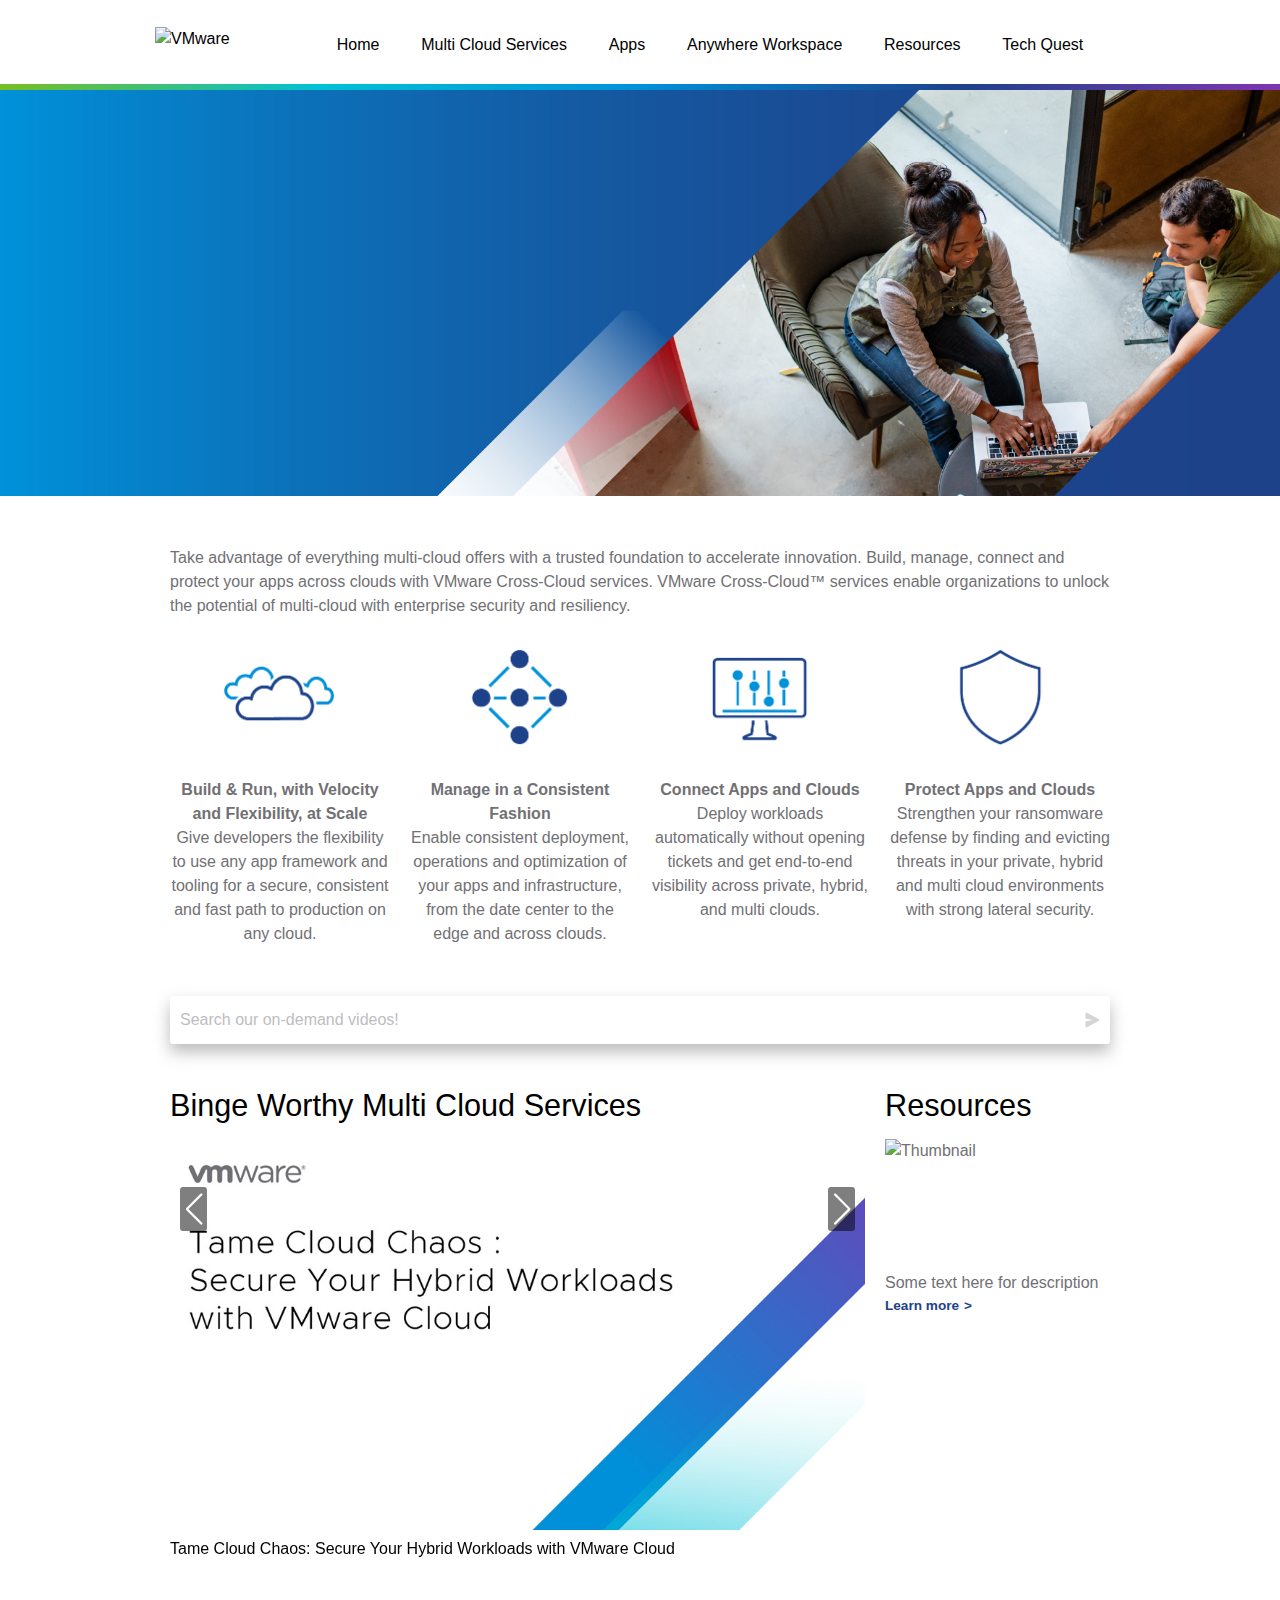
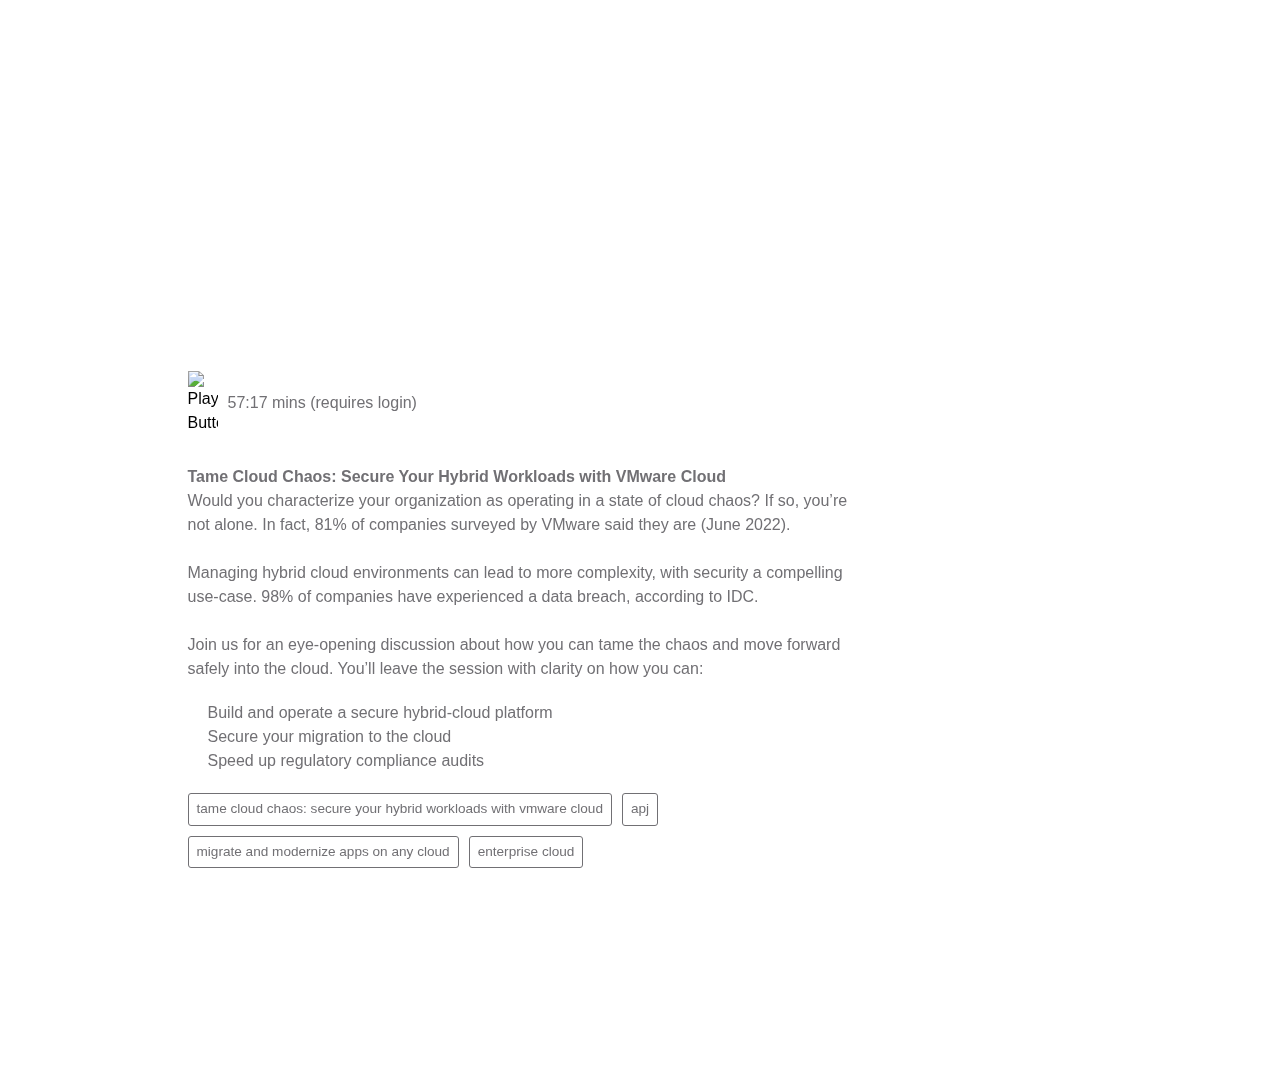
==== multi-cloud-services.html @ c5729e52 "Set with complete content" ====
<!DOCTYPE HTML>
<html lang="en" class="no-js">
<head>
	<meta charset='UTF-8'>
	<!-- www.phpied.com/conditional-comments-block-downloads/ -->
	<!--[if IE]><![endif]-->

	<meta http-equiv="X-UA-Compatible" content="IE=edge,chrome=1">
	<meta name="viewport" content="width=device-width, initial-scale=1.0, user-scalable=no">

	<link rel="shortcut icon" href="/favicon.ico">
	<link rel="apple-touch-icon" href="/apple-touch-icon.png">


	<link rel="stylesheet" href="//www.vmware.com/content/dam/vmwaredesigns/scrapercontent/responsive.css">
	<link rel="stylesheet" href="//cdn.jsdelivr.net/npm/swiper@10/swiper-bundle.min.css">
	<link rel="stylesheet" href="//cdnjs.cloudflare.com/ajax/libs/magnific-popup.js/0.9.9/magnific-popup.css">
	<link rel="stylesheet" href="css/screen.css" />

	<!--[if lt IE 9]>
	<script src="//html5shiv.googlecode.com/svn/trunk/html5.js"></script>
	<![endif]-->	

	<title>VMware Resource Hub - APJ</title>

</head>

<body class="multi_cloud page">

	<header class="site_header">
		<div class="wrap">
			<div class="outer_wrap">
				<div class="header_nav flexbox"> <!-- Add Active -->
					<a href="/" class="home_link">
						<img src="images/vmware.svg" alt="VMware">
					</a>
					<nav class="main_nav">
						<div class="toggleWrap">
							<div class="toggle"> <!-- Add Active -->
								<div class="top"><span></span></div>
								<div class="center"><span></span></div>
								<div class="bottom"><span></span></div>
							</div>
						</div><!-- End of toggleWrap -->
						<ul class="menu">
							<li><a href="index.html">home</a></li>
							<li class="dropdown">
								<a href="multi-cloud-services.html">multi cloud services</a>
								<!-- <ul>
									<li><a href="#">build</a></li>
									<li><a href="#">manage</a></li>
									<li><a href="#">connect</a></li>
									<li><a href="#">protect</a></li>
								</ul> -->
							</li>
							<li class="dropdown">
								<a href="apps.html">apps</a>
								<!-- <ul>
									<li><a href="#">run</a></li>
									<li><a href="#">manage</a></li>
									<li><a href="#">protect</a></li>
								</ul> -->
							</li>
							<li class="dropdown">
								<a href="anywhere-workspace.html">anywhere workspace</a>
								<!-- <ul>
									<li><a href="#">experience</a></li>
									<li><a href="#">protect</a></li>
								</ul> -->
							</li>
							<li><a href="resources.html">resources</a></li>
							<li><a href="#">tech quest</a></li>
						</ul>
					</nav>
				</div>
			</div>
		</div>
	</header>

	<section class="event_slides">
		<div class="swiper event_swiper"> <!-- Swiper start from here -->
		  <!-- Additional required wrapper -->
		  <div class="swiper-wrapper">
		    <!-- Slides -->
		    <div class="swiper-slide event_swiper-container">
		    	<img src="images/event_banner.jpg" alt="event hero slide">
					<div class="outer_wrap">
						<div class="event_details">
							<div class="event_details-desc">
								<h2 class="event_details-title">BEHIND THE BUZZ: HOW TO PUT "CLOUD SMART" TO WORK FOR YOU</h2>
								<p class="event_details-copies">Date: 8/8/2023 09:00 AM IST / 11:30 AM SGT / 1:30 PM AEST</p>
								<a href="https://www.vmware.com/learn/2133793_REG.html?src=em_iqzgs5nj8arsn&cid=701Hr0000021stDIAQ" class="button" target="_blank">register now</a>
							</div>
						</div>
					</div>
		    </div>
		    <div class="swiper-slide event_swiper-container">
		    	<img src="images/event_banner.jpg" alt="event hero slide">
					<div class="outer_wrap">
						<div class="event_details">
							<div class="event_details-desc">
								<h2 class="event_details-title">The Ransomware Defense Mindset: Prevention and Recovery 2.0</h2>
								<p class="event_details-copies">Date: 22/8/2023 09:00 AM IST / 11:30 AM SGT / 1:30 PM AEST</p>
								<a href="https://www.vmware.com/learn/2133711_REG.html?src=em_dtu91p24kdu3v&cid=701Hr0000021stDIAQ" class="button" target="_blank">register now</a>
							</div>
						</div>
					</div>
		    </div>
		    <div class="swiper-slide event_swiper-container">
		    	<img src="images/event_banner.jpg" alt="event hero slide">
					<div class="outer_wrap">
						<div class="event_details">
							<div class="event_details-desc">
								<h2 class="event_details-title">Power of SaltStack: Modern Configuration Management Platform to Enforce Infrastructure Security and Compliance</h2>
								<p class="event_details-copies">Date: 29/8/2023 09:00 AM IST / 11:30 AM SGT / 1:30 PM AEST</p>
								<a href="https://www.vmware.com/learn/2136400_REG.html?src=dr_pbnbnxk88ei4z&cid=701Hr000000wwWQIAY" class="button" target="_blank">register now</a>
							</div>
						</div>
					</div>
		    </div>
		  </div>
		  <!-- If we need pagination -->
		  <div class="swiper-pagination"></div>
		</div>
	</section>

	<div class="pageWrap outer_wrap">
		
		<section class="intro wrap">
			<p>Take advantage of everything multi-cloud offers with a trusted foundation to accelerate innovation. Build, manage, connect and protect your apps across clouds with VMware Cross-Cloud services. VMware Cross-Cloud™ services enable organizations to unlock the potential of multi-cloud with enterprise security and resiliency.</p>
			<div class="pilars flexbox">
				<div class="pilar">
					<img src="images/build.png" alt="icon">
					<p>
						<b>Build & Run, with Velocity and Flexibility, at Scale</b><br>
						Give developers the flexibility to use any app framework and tooling for a secure, consistent and fast path to production on any cloud.
					</p>
				</div>
				<div class="pilar">
					<img src="images/manage.png" alt="icon">
					<p>
						<b>Manage in a Consistent Fashion</b><br>
						Enable consistent deployment, operations and optimization of your apps and infrastructure, from the date center to the edge and across clouds.
					</p>
				</div>
				<div class="pilar">
					<img src="images/connect.png" alt="icon">
					<p>
						<b>Connect Apps and Clouds</b><br>
						Deploy workloads automatically without opening tickets and get end-to-end visibility across private, hybrid, and multi clouds.
					</p>
				</div>
				<div class="pilar">
					<img src="images/protect.png" alt="icon">
					<p>
						<b>Protect Apps and Clouds</b><br>
						Strengthen your ransomware defense by finding and evicting threats in your private, hybrid and multi cloud environments with strong lateral security.
					</p>
				</div>
			</div>
		</section>

		<main class="main_content wrap">
			
			<section class="search_filter">
				<form action="">
					<input type="text" placeholder="Search our on-demand videos!">
					<button class="search_filter-button">
						<svg xmlns="http://www.w3.org/2000/svg" viewBox="0 0 16 16" fill="none" class="h-4 w-4 m-1 md:m-0" stroke-width="2">
							<path d="M.5 1.163A1 1 0 0 1 1.97.28l12.868 6.837a1 1 0 0 1 0 1.766L1.969 15.72A1 1 0 0 1 .5 14.836V10.33a1 1 0 0 1 .816-.983L8.5 8 1.316 6.653A1 1 0 0 1 .5 5.67V1.163Z" fill="currentColor"></path>
						</svg>
					</button>
				</form>
			</section>

			<section class="content">
				<div class="content_video">
					<!-- Videos Row -->
					<article class="row videos_row flexbox">
						<div class="content_videos-col">
							<h3>Binge Worthy Multi Cloud Services</h3>
							<!-- Slider main container -->
							<div class="swiper video_swiper">
							  <!-- Additional required wrapper -->
							  <div class="swiper-wrapper video_swiper-container">
							    
							    <!-- Video Thumbnail 1 -->
							    <div class="swiper-slide video flexbox">
							    	<a href="#mcvideo1" class="video_link open-popup-link">
							    		<img src="images/taming-cloud-chaos.jpg" alt="Video Thumbnail">
							    	</a>
							    	<div class="video_desc">
							    		<a href="#mcvideo1" class="open-popup-link">
							    			<h4>Tame Cloud Chaos: Secure Your Hybrid Workloads with VMware Cloud</h4>
							    		</a>
							    	</div>
							    	<div id="mcvideo1" class="white-popup mfp-hide video_pop">
											<div class="video_pop-thumbnail">
												<iframe src="https://broadcast.vmware.com/media/t/1_uice0s2z" title="Tame Cloud Chaos: Secure Your Hybrid Workloads with VMware Cloud" frameborder="0" allow="accelerometer; autoplay; clipboard-write; encrypted-media; gyroscope; picture-in-picture; web-share" allowfullscreen></iframe>
											</div>
											<div class="info">
												<div class="info_announcement">
													<a href="https://broadcast.vmware.com/media/t/1_uice0s2z" target="_blank"><img src="images/play.png" alt="Play Button"></a>
													<p>57:17 mins (requires login)</p>
												</div>
												<div class="info_desc">
													<p class="title">
														Tame Cloud Chaos: Secure Your Hybrid Workloads with VMware Cloud
													</p>
													<p>
														Would you characterize your organization as operating in a state of cloud chaos? If so, you’re not alone. In fact, 81% of companies surveyed by VMware said they are (June 2022).<br><br>
														Managing hybrid cloud environments can lead to more complexity, with security a compelling use-case. 98% of companies have experienced a data breach, according to IDC.<br><br>
													Join us for an eye-opening discussion about how you can tame the chaos and move forward safely into the cloud. You’ll leave the session with clarity on how you can:</p>
													<ul>
														<li>Build and operate a secure hybrid-cloud platform</li>
														<li>Secure your migration to the cloud</li>
														<li>Speed up regulatory compliance audits</li>
													</ul>
												</div>
												<div class="info_tags">
													<ul>
														<li>tame cloud chaos: secure your hybrid workloads with vmware cloud</li>
														<li>apj</li>
														<li>migrate and modernize apps on any cloud</li>
														<li>enterprise cloud</li>
													</ul>
												</div>
											</div>
										</div>
							    </div>

							    <!-- Video Thumbnail 2 -->
							    <div class="swiper-slide video flexbox">
							    	<a href="#mcvideo2" class="video_link open-popup-link">
							    		<img src="images/playing-network-traffic-cop.jpg" alt="Video Thumbnail">
							    	</a>
							    	<div class="video_desc">
							    		<a href="#mcvideo2" class="open-popup-link">
							    			<h4>Playing Network Traffic Cop: Detecting & Restricting Lateral Movement in Multi-Cloud Environments</h4>
							    		</a>
							    	</div>
							    	<div id="mcvideo2" class="white-popup mfp-hide video_pop">
											<div class="video_pop-thumbnail">
												<iframe src="https://broadcast.vmware.com/media/t/1_rmateaax" title="Playing Network Traffic Cop: Detecting & Restricting Lateral Movement in Multi-Cloud Environments" frameborder="0" allow="accelerometer; autoplay; clipboard-write; encrypted-media; gyroscope; picture-in-picture; web-share" allowfullscreen></iframe>
											</div>
											<div class="info">
												<div class="info_announcement">
													<a href="https://broadcast.vmware.com/media/t/1_rmateaax" target="_blank"><img src="images/play.png" alt="Play Button"></a>
													<p>57:17 mins (requires login)</p>
												</div>
												<div class="info_desc">
													<p class="title">
														Playing Network Traffic Cop: Detecting & Restricting Lateral Movement in Multi-Cloud Environments
													</p>
													<p>
														If you can’t see it, you can’t protect it. Considering 44% of breaches perform some sort of lateral movement, that’s a lesson you don’t want to learn the hard way. (Source: VMware Contexa)<br><br>
														Today, east-west infiltration by cybercriminal adversaries can quickly turn a relatively minor breach into a damaging data-exfiltration incident or a full-scale ransomware attack. That's why reducing attacker dwell time and curbing lateral movement are essential components to any network security strategy—no matter if you operate on premises, in private clouds or multi-cloud architectures.<br><br>
													Join expert Chad Skipper for eye-opening insights and practical strategies to defend your organization against post-breach lateral movement. You’ll leave the session armed with:</p>
													<ul>
														<li>Research, statistical analysis, and threat reports emphasizing the threat that lateral movement represents</li>
														<li>Key metrics, strategies, and modern solutions for detecting post-exploitation east-west movement</li>
														<li>Best practices for an effective response once suspicious activity is detected</li>
													</ul>
												</div>
												<div class="info_tags">
													<ul>
														<li>No tag</li>
													</ul>
												</div>
											</div>
										</div>
							    </div>

							    <!-- Video Thumbnail 3 -->
							    <div class="swiper-slide video flexbox">
							    	<a href="#mcvideo3" class="video_link open-popup-link">
							    		<img src="images/outplaycybercriminals.jpg" alt="Video Thumbnail">
							    	</a>
							    	<div class="video_desc">
							    		<a href="#mcvideo3" class="open-popup-link">
							    			<h4>Outplay Cybercriminals: A Managed Solution for Modern Ransomware</h4>
							    		</a>
							    	</div>
							    	<div id="mcvideo3" class="white-popup mfp-hide video_pop">
											<div class="video_pop-thumbnail">
												<iframe src="https://www.vmware.com/learn/1984444_REG.html?src=em_iw5njyyinc1bu&cid=7012H0000021rXxQAI" title="Outplay Cybercriminals: A Managed Solution for Modern Ransomware" frameborder="0" allow="accelerometer; autoplay; clipboard-write; encrypted-media; gyroscope; picture-in-picture; web-share" allowfullscreen></iframe>
											</div>
											<div class="info">
												<div class="info_announcement">
													<a href="https://www.vmware.com/learn/1984444_REG.html?src=em_iw5njyyinc1bu&cid=7012H0000021rXxQAI" target="_blank"><img src="images/play.png" alt="Play Button"></a>
													<p>57:17 mins (requires login)</p>
												</div>
												<div class="info_desc">
													<p class="title">
														Outplay Cybercriminals: A Managed Solution for Modern Ransomware
													</p>
													<p>
														As cybercriminals increasingly target backup files with ransomware, are you confident your organization is protected? To be sure, teams today require explicit validation that recovery points are clean—otherwise, admins risk re-introducing ransomware into the production environment. The challenge is: Modern ransomware recovery requires the integration of multiple, often scattered tools and processes and most companies lack the enhanced capabilities required to address rising threats.<br><br>
														Join us for a lively discussion about how you can outplay cybercriminals with a purpose-built managed solution that ensures recovery with minimal data loss. You’ll discover:
													</p>
													<ul>
														<li>Why traditional disaster recovery solutions are inadequate today</li>
														<li>How leveraging an on-demand Isolated Recovery Environment in the cloud is a game-changer</li>
														<li>How step-by step workflows can help you streamline and automate recovery—and more</li>
													</ul>
												</div>
												<div class="info_tags">
													<ul>
														<li>No tag</li>
													</ul>
												</div>
											</div>
										</div>
							    </div>

							    <!-- Video Thumbnail 4 -->
							    <div class="swiper-slide video flexbox">
							    	<a href="#mcvideo4" class="video_link open-popup-link">
							    		<img src="images/deep-dive-featuring-forrester-research.jpg" alt="Video Thumbnail">
							    	</a>
							    	<div class="video_desc">
							    		<a href="#mcvideo4" class="open-popup-link">
							    			<h4>Deep Dive Featuring Forrester Research: Cloud Cost Management and Optimization</h4>
							    		</a>
							    	</div>
							    	<div id="mcvideo4" class="white-popup mfp-hide video_pop">
											<div class="video_pop-thumbnail">
												<iframe src="https://www.vmware.com/learn/1977953_REG.html?src=em_4xli2birb4mae&cid=7012H0000021rWVQAY" title="Deep Dive Featuring Forrester Research: Cloud Cost Management and Optimization" frameborder="0" allow="accelerometer; autoplay; clipboard-write; encrypted-media; gyroscope; picture-in-picture; web-share" allowfullscreen></iframe>
											</div>
											<div class="info">
												<div class="info_announcement">
													<a href="https://www.vmware.com/learn/1977953_REG.html?src=em_4xli2birb4mae&cid=7012H0000021rWVQAY" target="_blank"><img src="images/play.png" alt="Play Button"></a>
													<p>57:17 mins (requires login)</p>
												</div>
												<div class="info_desc">
													<p class="title">
														Deep Dive Featuring Forrester Research: Cloud Cost Management and Optimization
													</p>
													<p>
														Featured speaker and Senior Analyst at Forrester Research, Tracy Woo, will join Marie Burke, Director of Product Marketing at VMware, to present a deep dive into the top trends influencing the cloud cost management market and key capabilities customers should look for in a vendor. Tracy will also discuss the criteria and methodology for The Forrester Wave™: Cloud Cost Management and Optimization, Q3 2022. Marie will elaborate on why VMware was named a leader in the Forrester Wave™ evaluation.<br><br>
													This Discussion Covers:</p>
													<p>Tracy Woo:</p>
													<ul>
														<li>Cloud cost management market trends</li>
														<li>Criteria and methodology for The Forrester Wave™: Cloud Cost Management and Optimization, Q3 2022</li>
													</ul>
													<p>Marie Burke:</p>
													<ul>
														<li>Key strengths for VMware (CloudHealth)</li>
													</ul>
												</div>
												<div class="info_tags">
													<ul>
														<li>No tag</li>
													</ul>
												</div>
											</div>
										</div>
							    </div>

							    <!-- Video Thumbnail 5 -->
							    <div class="swiper-slide video flexbox">
							    	<a href="#mcvideo5" class="video_link open-popup-link">
							    		<img src="images/cloud-configuration-security.jpg" alt="Video Thumbnail">
							    	</a>
							    	<div class="video_desc">
							    		<a href="#mcvideo5" class="open-popup-link">
							    			<h4>Cloud Configuration Security: What Public Cloud Users Need to Know</h4>
							    		</a>
							    	</div>
							    	<div id="mcvideo5" class="white-popup mfp-hide video_pop">
											<div class="video_pop-thumbnail">
												<iframe src="https://broadcast.vmware.com/media/t/1_rjufsf0e" title="Cloud Configuration Security: What Public Cloud Users Need to Know" frameborder="0" allow="accelerometer; autoplay; clipboard-write; encrypted-media; gyroscope; picture-in-picture; web-share" allowfullscreen></iframe>
											</div>
											<div class="info">
												<div class="info_announcement">
													<a href="https://broadcast.vmware.com/media/t/1_rjufsf0e" target="_blank"><img src="images/play.png" alt="Play Button"></a>
													<p>57:17 mins (requires login)</p>
												</div>
												<div class="info_desc">
													<p class="title">
														Cloud Configuration Security: What Public Cloud Users Need to Know
													</p>
													<p>
														As organizations leverage the speed, flexibility and scale offered by a multi-cloud architecture, complexity grows quickly, making it a challenge for IT teams to ensure the security of applications and data, and risking compliance. Meanwhile, an increasing cloud footprint expands attack surfaces. Ever-opportunistic threat actors lurk there, ready to exploit cloud misconfiguration vulnerabilities.<br><br>
														Join us on 23 May to discover how you can seamlessly reduce risk and ensure continuous compliance with relevant standards across millions of cloud resources in your multi-cloud environment. You’ll walk away knowing:
													</p>
													<ul>
														<li>Typical barriers to reducing misconfiguration risk across your multi-cloud environment</li>
														<li>How attackers can exploit misconfigurations to cause a security breach</li>
														<li>Best practices to secure cloud configurations</li>
													</ul>
												</div>
												<div class="info_tags">
													<ul>
														<li>No tag</li>
													</ul>
												</div>
											</div>
										</div>
							    </div>

							    <!-- Video Thumbnail 6 -->
							    <div class="swiper-slide video flexbox">
							    	<a href="#mcvideo6" class="video_link open-popup-link">
							    		<img src="images/one-and-done.jpg" alt="Video Thumbnail">
							    	</a>
							    	<div class="video_desc">
							    		<a href="#mcvideo6" class="open-popup-link">
							    			<h4>One and Done: Multi-cloud Load Balancing done right</h4>
							    		</a>
							    	</div>
							    	<div id="mcvideo6" class="white-popup mfp-hide video_pop">
											<div class="video_pop-thumbnail">
												<iframe src="https://www.vmware.com/learn/2033286_REG.html?src=em_62zkar7yrkhbo&cid=701Hr000000wuXzIAI" title="One and Done: Multi-cloud Load Balancing done right" frameborder="0" allow="accelerometer; autoplay; clipboard-write; encrypted-media; gyroscope; picture-in-picture; web-share" allowfullscreen></iframe>
											</div>
											<div class="info">
												<div class="info_announcement">
													<a href="https://www.vmware.com/learn/2033286_REG.html?src=em_62zkar7yrkhbo&cid=701Hr000000wuXzIAI" target="_blank"><img src="images/play.png" alt="Play Button"></a>
													<p>57:17 mins (requires login)</p>
												</div>
												<div class="info_desc">
													<p class="title">
														One and Done: Multi-cloud Load Balancing done right
													</p>
													<p>
														Did you know that on average it takes organizations more than three months using legacy load balancers to scale their load balancing capacity? That includes tedious policy management, expensive over-provisioning (or even more expensive under-provisioning), and frustrating supply-chain delays.<br><br>
														Join us for a lively, expert-led discussion of application delivery done right. You’ll learn how following the guiding principles of a Cloud Operating Model enables you to get operational simplicity, multi-cloud consistency, pervasive analytics, holistic security, and full life-cycle automation. This means you can spend less time on manual, repetitive tasks and troubleshooting, and more time proactively managing and automating load balancers.<br><br>
														You’ll leave the session with insight into how you can:
													</p>
													<ul>
														<li>Improve developer productivity by over 27%</li>
														<li>Achieve faster time to scale by 90%</li>
														<li>Lower cost of operations by over 47%</li>
													</ul>
												</div>
												<div class="info_tags">
													<ul>
														<li>No tag</li>
													</ul>
												</div>
											</div>
										</div>
							    </div>

							    <!-- Video Thumbnail 7 -->
							    <div class="swiper-slide video flexbox">
							    	<a href="#mcvideo7" class="video_link open-popup-link">
							    		<img src="images/5infrastructionmodernization.jpg" alt="Video Thumbnail">
							    	</a>
							    	<div class="video_desc">
							    		<a href="#mcvideo7" class="open-popup-link">
							    			<h4>5 Infrastructure Modernization Blockers and How to Remove Them</h4>
							    		</a>
							    	</div>
							    	<div id="mcvideo7" class="white-popup mfp-hide video_pop">
											<div class="video_pop-thumbnail">
												<iframe src="https://www.vmware.com/learn/2133874_REG.html?src=em_japnjngfcbmoh&cid=701Hr0000021stNIAQ" title="5 Infrastructure Modernization Blockers and How to Remove Them" frameborder="0" allow="accelerometer; autoplay; clipboard-write; encrypted-media; gyroscope; picture-in-picture; web-share" allowfullscreen></iframe>
											</div>
											<div class="info">
												<div class="info_announcement">
													<a href="https://www.vmware.com/learn/2133874_REG.html?src=em_japnjngfcbmoh&cid=701Hr0000021stNIAQ" target="_blank"><img src="images/play.png" alt="Play Button"></a>
													<p>57:17 mins (requires login)</p>
												</div>
												<div class="info_desc">
													<p class="title">
														5 Infrastructure Modernization Blockers and How to Remove Them
													</p>
													<p>
														Infrastructure practitioners face challenges with aging infrastructure and complex tools, while limited time, resources, and budgets make it even harder to deliver. Plus, outdated technology stacks hinder scalability and flexibility.<br><br>
														Break down silos and discover the path to an optimal private cloud. Join our expert-led webcast to uncover solutions for infrastructure challenges and practical strategies to move forward. Gain insights into:
													</p>
													 <ul>
													 	<li>The importance of a full-stack private cloud for unified operations</li>
													 	<li>Smooth migration from traditional infrastructure to a consumption-based private cloud</li>
													 	<li>Bringing public cloud benefits straight into your private cloud</li>
													 </ul>
												</div>
												<div class="info_tags">
													<ul>
														<li>No tag</li>
													</ul>
												</div>
											</div>
										</div>
							    </div>

							    <!-- Video Thumbnail 8 -->
							    <div class="swiper-slide video flexbox">
							    	<a href="#mcvideo8" class="video_link open-popup-link">
							    		<img src="images/you-have-chosen.jpg" alt="Video Thumbnail">
							    	</a>
							    	<div class="video_desc">
							    		<a href="#mcvideo8" class="open-popup-link">
							    			<h4>You Have Chosen Your Cloud(s), How About App Delivery and Security?</h4>
							    		</a>
							    	</div>
							    	<div id="mcvideo8" class="white-popup mfp-hide video_pop">
											<div class="video_pop-thumbnail">
												<iframe src="https://broadcast.vmware.com/media/t/1_wztlieaj" title="You Have Chosen Your Cloud(s), How About App Delivery and Security?" frameborder="0" allow="accelerometer; autoplay; clipboard-write; encrypted-media; gyroscope; picture-in-picture; web-share" allowfullscreen></iframe>
											</div>
											<div class="info">
												<div class="info_announcement">
													<a href="https://broadcast.vmware.com/media/t/1_wztlieaj" target="_blank"><img src="images/play.png" alt="Play Button"></a>
													<p>57:17 mins (requires login)</p>
												</div>
												<div class="info_desc">
													<p class="title">
														You Have Chosen Your Cloud(s), How About App Delivery and Security?
													</p>
													<p>
														App delivery and security should not be an afterthought as you choose which environments to expand your multi-cloud applications. Avoid trade-offs between a sub-optimal cloud-specific solution and a feature-rich legacy virtual appliance solution by choosing a true multi-cloud solution -  one that gives you both the enterprise-grade features and cloud-native experience in every cloud.<br><br>
														Join us and learn about:
													</p>
													<ul>
														<li>Multi-cloud app delivery and security that includes load balancing, GSLB, K8s ingress, WAF, DDoS, and bot management.</li>
														<li>A consistent solution for both lift-and-shift and cloud-native applications.</li>
														<li>Multi-cloud consistency, cloud-native automation, real-time end-to-end observability, and significant total cost savings.</li>
													</ul>
												</div>
												<div class="info_tags">
													<ul>
														<li>No tag</li>
													</ul>
												</div>
											</div>
										</div>
							    </div>

							    <!-- Video Thumbnail 9 -->
							    <div class="swiper-slide video flexbox">
							    	<a href="#mcvideo9" class="video_link open-popup-link">
							    		<img src="images/vmware-cloud-on-aws.jpg" alt="Video Thumbnail">
							    	</a>
							    	<div class="video_desc">
							    		<a href="#mcvideo9" class="open-popup-link">
							    			<h4>VMware Cloud on AWS: Storage deep dive and new capabilities</h4>
							    		</a>
							    	</div>
							    	<div id="mcvideo9" class="white-popup mfp-hide video_pop">
											<div class="video_pop-thumbnail">
												<iframe src="https://broadcast.vmware.com/media/t/1_xvfb1we8" title="VMware Cloud on AWS: Storage deep dive and new capabilities" frameborder="0" allow="accelerometer; autoplay; clipboard-write; encrypted-media; gyroscope; picture-in-picture; web-share" allowfullscreen></iframe>
											</div>
											<div class="info">
												<div class="info_announcement">
													<a href="https://broadcast.vmware.com/media/t/1_xvfb1we8" target="_blank"><img src="images/play.png" alt="Play Button"></a>
													<p>57:17 mins (requires login)</p>
												</div>
												<div class="info_desc">
													<p class="title">
														VMware Cloud on AWS: Storage deep dive and new capabilities
													</p>
													<p>
														In this webinar, learn about the newest VMware Cloud on AWS storage capabilities and the latest platform improvements and options. We'll discuss the different aspects of the primary vSAN platform, including managed storage policies, performance optimizations, and stretched clusters, and show you the new supplemental primary storage offerings that give you more design scenarios for your workload. Join our experts and be the first to learn about the new features of VMware Cloud on AWS.</p>
												</div>
												<div class="info_tags">
													<ul>
														<li>No tag</li>
													</ul>
												</div>
											</div>
										</div>
							    </div>

							    <!-- Video Thumbnail 10 -->
							    <div class="swiper-slide video flexbox">
							    	<a href="#mcvideo10" class="video_link open-popup-link">
							    		<img src="images/idc-insight.jpg" alt="Video Thumbnail">
							    	</a>
							    	<div class="video_desc">
							    		<a href="#mcvideo10" class="open-popup-link">
							    			<h4>IDC Insight: Business Value of VMware NSX Advanced Load Balancer</h4>
							    		</a>
							    	</div>
							    	<div id="mcvideo10" class="white-popup mfp-hide video_pop">
											<div class="video_pop-thumbnail">
												<iframe src="https://broadcast.vmware.com/media/t/1_oiwwo44x" title="Emotet Exposed: Inside the Cybercriminals’ Supply Chain" frameborder="0" allow="accelerometer; autoplay; clipboard-write; encrypted-media; gyroscope; picture-in-picture; web-share" allowfullscreen></iframe>
											</div>
											<div class="info">
												<div class="info_announcement">
													<a href="https://broadcast.vmware.com/media/t/1_oiwwo44x" target="_blank"><img src="images/play.png" alt="Play Button"></a>
													<p>57:17 mins (requires login)</p>
												</div>
												<div class="info_desc">
													<p class="title">
														IDC Insight: Business Value of VMware NSX Advanced Load Balancer
													</p>
													<p>
														In a new analysis, we will delve deep into the most recent waves of the Emotet botnet, providing never-before-seen insights into the malware delivery mechanism’s malicious components and modules, its execution chains and its software development lifecycle.<br><br>
														This webcast will reveal key findings and takeaways from our researchers, who were able to bypass anti-analysis techniques to map Emotet’s dynamic infrastructure. This presentation will reveal:<br><br>
														<ul>
															<li>A review of Emotet’s infection chain process, along with its TTPs and IOCs. Plus, similarity metrics that allow for the clustering of similar infection techniques</li>
															<li>An inside look at Emotet’s command-and-control network infrastructure, and its AGILE-like software development life cycle</li>
															<li>How to create Emotet sock puppets for fetching modules and extracting its recently updated configuration</li>
															<li>An analysis of two recently updated modules that differ from previous Emotet attacks – one that steals credit card info from users of Google Chrome and one that exploits the SMB protocol to proliferate</li>
															<li>Tips and recommendations for mounting a more ironclad defense</li>
														</ul>
												</div>
												<div class="info_tags">
													<ul>
														<li>No tag</li>
													</ul>
												</div>
											</div>
										</div>
							    </div>

							    <!-- Video Thumbnail 11 -->
							    <div class="swiper-slide video flexbox">
							    	<a href="#mcvideo11" class="video_link open-popup-link">
							    		<img src="images/state-of-load-balancing.jpg" alt="Video Thumbnail">
							    	</a>
							    	<div class="video_desc">
							    		<a href="#mcvideo11" class="open-popup-link">
							    			<h4>2022 State of Load Balancing</h4>
							    		</a>
							    	</div>
							    	<div id="mcvideo11" class="white-popup mfp-hide video_pop">
											<div class="video_pop-thumbnail">
												<iframe src="https://broadcast.vmware.com/media/t/1_rjufsf0e" title="2022 State of Load Balancing" frameborder="0" allow="accelerometer; autoplay; clipboard-write; encrypted-media; gyroscope; picture-in-picture; web-share" allowfullscreen></iframe>
											</div>
											<div class="info">
												<div class="info_announcement">
													<a href="https://broadcast.vmware.com/media/t/1_rjufsf0e" target="_blank"><img src="images/play.png" alt="Play Button"></a>
													<p>57:17 mins (requires login)</p>
												</div>
												<div class="info_desc">
													<p class="title">
														2022 State of Load Balancing
													</p>
													<p>No description</p>
												</div>
												<div class="info_tags">
													<ul>
														<li>nsx</li>
														<li>2022</li>
													</ul>
												</div>
											</div>
										</div>
							    </div>

							    <!-- Video Thumbnail 12 -->
							    <div class="swiper-slide video flexbox">
							    	<a href="#mcvideo12" class="video_link open-popup-link">
							    		<img src="images/scale-and-secure-app.jpg" alt="Video Thumbnail">
							    	</a>
							    	<div class="video_desc">
							    		<a href="#mcvideo12" class="open-popup-link">
							    			<h4>Scale and Secure app delivery across hybrid environments powered by VMware and Azure</h4>
							    		</a>
							    	</div>
							    	<div id="mcvideo12" class="white-popup mfp-hide video_pop">
											<div class="video_pop-thumbnail">
												<iframe src="https://broadcast.vmware.com/media/t/1_97ft86dk" title="Scale and Secure app delivery across hybrid environments powered by VMware and Azure" frameborder="0" allow="accelerometer; autoplay; clipboard-write; encrypted-media; gyroscope; picture-in-picture; web-share" allowfullscreen></iframe>
											</div>
											<div class="info">
												<div class="info_announcement">
													<a href="https://broadcast.vmware.com/media/t/1_97ft86dk" target="_blank"><img src="images/play.png" alt="Play Button"></a>
													<p>57:17 mins (requires login)</p>
												</div>
												<div class="info_desc">
													<p class="title">
														Scale and Secure app delivery across hybrid environments powered by VMware and Azure
													</p>
													<p>No description</p>
												</div>
												<div class="info_tags">
													<ul>
														<li>azure vmware solution</li>
														<li>applications</li>
													</ul>
												</div>
											</div>
										</div>
							    </div>

							    <!-- Video Thumbnail 13 -->
							    <div class="swiper-slide video flexbox">
							    	<a href="#mcvideo13" class="video_link open-popup-link">
							    		<img src="images/a-guide-to-the-cloud.jpg" alt="Video Thumbnail">
							    	</a>
							    	<div class="video_desc">
							    		<a href="#mcvideo13" class="open-popup-link">
							    			<h4>A Guide to the Cloud Operating Model</h4>
							    		</a>
							    	</div>
							    	<div id="mcvideo13" class="white-popup mfp-hide video_pop">
											<div class="video_pop-thumbnail">
												<iframe src="https://broadcast.vmware.com/media/t/1_m9s2spsk" title="A Guide to the Cloud Operating Model" frameborder="0" allow="accelerometer; autoplay; clipboard-write; encrypted-media; gyroscope; picture-in-picture; web-share" allowfullscreen></iframe>
											</div>
											<div class="info">
												<div class="info_announcement">
													<a href="https://broadcast.vmware.com/media/t/1_m9s2spsk" target="_blank"><img src="images/play.png" alt="Play Button"></a>
													<p>57:17 mins (requires login)</p>
												</div>
												<div class="info_desc">
													<p class="title">
														A Guide to the Cloud Operating Model
													</p>
													<p>No description</p>
												</div>
												<div class="info_tags">
													<ul>
														<li>operations</li>
													</ul>
												</div>
											</div>
										</div>
							    </div>

							    <!-- Video Thumbnail 14 -->
							    <div class="swiper-slide video flexbox">
							    	<a href="#mcvideo14" class="video_link open-popup-link">
							    		<img src="images/accelerate-innovation-w-app.jpg" alt="Video Thumbnail">
							    	</a>
							    	<div class="video_desc">
							    		<a href="#mcvideo14" class="open-popup-link">
							    			<h4>Accelerate Innovation with App Delivery to Any Cloud Centralizing Multi-Cloud Governance</h4>
							    		</a>
							    	</div>
							    	<div id="mcvideo14" class="white-popup mfp-hide video_pop">
											<div class="video_pop-thumbnail">
												<iframe src="https://broadcast.vmware.com/media/t/1_3mni3xbv" title="Accelerate Innovation with App Delivery to Any Cloud Centralizing Multi-Cloud Governance" frameborder="0" allow="accelerometer; autoplay; clipboard-write; encrypted-media; gyroscope; picture-in-picture; web-share" allowfullscreen></iframe>
											</div>
											<div class="info">
												<div class="info_announcement">
													<a href="https://broadcast.vmware.com/media/t/1_3mni3xbv" target="_blank"><img src="images/play.png" alt="Play Button"></a>
													<p>57:17 mins (requires login)</p>
												</div>
												<div class="info_desc">
													<p class="title">
														Accelerate Innovation with App Delivery to Any Cloud Centralizing Multi-Cloud Governance
													</p>
													<p>No description</p>
												</div>
												<div class="info_tags">
													<ul>
														<li>multi-cloud</li>
													</ul>
												</div>
											</div>
										</div>
							    </div>

							    <!-- Video Thumbnail 15 -->
							    <div class="swiper-slide video flexbox">
							    	<a href="#mcvideo15" class="video_link open-popup-link">
							    		<img src="images/achieve-zero-trust.jpg" alt="Video Thumbnail">
							    	</a>
							    	<div class="video_desc">
							    		<a href="#mcvideo15" class="open-popup-link">
							    			<h4>Achieve Zero Trust Security & Secure Application Delivery</h4>
							    		</a>
							    	</div>
							    	<div id="mcvideo15" class="white-popup mfp-hide video_pop">
											<div class="video_pop-thumbnail">
												<iframe src="https://broadcast.vmware.com/media/t/1_ilf3mwz7" title="Achieve Zero Trust Security & Secure Application Delivery" frameborder="0" allow="accelerometer; autoplay; clipboard-write; encrypted-media; gyroscope; picture-in-picture; web-share" allowfullscreen></iframe>
											</div>
											<div class="info">
												<div class="info_announcement">
													<a href="https://broadcast.vmware.com/media/t/1_ilf3mwz7" target="_blank"><img src="images/play.png" alt="Play Button"></a>
													<p>57:17 mins (requires login)</p>
												</div>
												<div class="info_desc">
													<p class="title">
														Achieve Zero Trust Security & Secure Application Delivery
													</p>
													<p>No description</p>
												</div>
												<div class="info_tags">
													<ul>
														<li>zero-trust</li>
														<li>secure</li>
													</ul>
												</div>
											</div>
										</div>
							    </div>

							    <!-- Video Thumbnail 16 -->
							    <div class="swiper-slide video flexbox">
							    	<a href="#mcvideo16" class="video_link open-popup-link">
							    		<img src="images/operationalizing-zero-trust.jpg" alt="Video Thumbnail">
							    	</a>
							    	<div class="video_desc">
							    		<a href="#mcvideo16" class="open-popup-link">
							    			<h4>Operationalizing Zero Trust for Simplified Security and Reduced Attack Surface</h4>
							    		</a>
							    	</div>
							    	<div id="mcvideo16" class="white-popup mfp-hide video_pop">
											<div class="video_pop-thumbnail">
												<iframe src="https://broadcast.vmware.com/media/t/1_80oxfmf7" title="Operationalizing Zero Trust for Simplified Security and Reduced Attack Surface" frameborder="0" allow="accelerometer; autoplay; clipboard-write; encrypted-media; gyroscope; picture-in-picture; web-share" allowfullscreen></iframe>
											</div>
											<div class="info">
												<div class="info_announcement">
													<a href="https://broadcast.vmware.com/media/t/1_80oxfmf7" target="_blank"><img src="images/play.png" alt="Play Button"></a>
													<p>57:17 mins (requires login)</p>
												</div>
												<div class="info_desc">
													<p class="title">
														Operationalizing Zero Trust for Simplified Security and Reduced Attack Surface
													</p>
													<p>No description</p>
												</div>
												<div class="info_tags">
													<ul>
														<li>zero trust</li>
													</ul>
												</div>
											</div>
										</div>
							    </div>

							    <!-- Video Thumbnail 17 -->
							    <div class="swiper-slide video flexbox">
							    	<a href="#mcvideo17" class="video_link open-popup-link">
							    		<img src="images/accelerate-your-cloud-transformation.jpg" alt="Video Thumbnail">
							    	</a>
							    	<div class="video_desc">
							    		<a href="#mcvideo17" class="open-popup-link">
							    			<h4>Accelerate Your Cloud Transformation with VMware Cloud Unlocking the Value on Any Cloud</h4>
							    		</a>
							    	</div>
							    	<div id="mcvideo17" class="white-popup mfp-hide video_pop">
											<div class="video_pop-thumbnail">
												<iframe src="https://broadcast.vmware.com/media/t/1_eq3p2t3o" title="Accelerate Your Cloud Transformation with VMware Cloud Unlocking the Value on Any Cloud" frameborder="0" allow="accelerometer; autoplay; clipboard-write; encrypted-media; gyroscope; picture-in-picture; web-share" allowfullscreen></iframe>
											</div>
											<div class="info">
												<div class="info_announcement">
													<a href="https://broadcast.vmware.com/media/t/1_eq3p2t3o" target="_blank"><img src="images/play.png" alt="Play Button"></a>
													<p>57:17 mins (requires login)</p>
												</div>
												<div class="info_desc">
													<p class="title">
														Accelerate Your Cloud Transformation with VMware Cloud Unlocking the Value on Any Cloud
													</p>
													<p>No description</p>
												</div>
												<div class="info_tags">
													<ul>
														<li>cloud</li>
													</ul>
												</div>
											</div>
										</div>
							    </div>

							  </div>
							  <!-- If we need navigation buttons -->
							  <div class="swiper-button-prev"></div>
						  	<div class="swiper-button-next"></div>
							</div>
						</div>
						<aside class="content_source-col">
							<h3>Resources</h3>
							<article class="new_resource">
								<div class="new_resource-img">
									<img src="images/1723233-vmwx22-networking-HERO.jpg" alt="Thumbnail">
								</div>
								<p>Some text here for description</p>
								<a href="https://vmware.com" class="mini_button" target="_blank">Learn more</a>
							</article>
						</aside>
					</article>
				</div>
			</section>

		</main>

	</div> <!-- End of pageWrap -->

	<footer class="site-footer">
		<div class="vmfoot">
			<div id="page-footer"></div>
		</div>
	</footer>

	
	
	<script type="text/javascript" src="//code.jquery.com/jquery-latest.min.js"></script>
	<script src="//www.vmware.com/bin/vmware/template/scrapercontent.en.js"></script>
	<script src="//www.vmware.com/content/dam/vmwaredesigns/scrapercontent/responsive.js"></script>
	<script src="//cdn.jsdelivr.net/npm/swiper@10/swiper-bundle.min.js"></script>
	<script src="//cdnjs.cloudflare.com/ajax/libs/magnific-popup.js/1.1.0/jquery.magnific-popup.min.js"></script>
	<script src="js/script.js"></script>
	
</body>
</html>
---- css/screen.css ----
/*! normalize.css v8.0.1 | MIT License | github.com/necolas/normalize.css */
/* Document
   ========================================================================== */
/**
 * 1. Correct the line height in all browsers.
 * 2. Prevent adjustments of font size after orientation changes in iOS.
 */
html {
  line-height: 1.15;
  /* 1 */
  -webkit-text-size-adjust: 100%;
  /* 2 */
}

/* Sections
   ========================================================================== */
/**
 * Remove the margin in all browsers.
 */
body {
  margin: 0;
}

/**
 * Render the `main` element consistently in IE.
 */
main {
  display: block;
}

/**
 * Correct the font size and margin on `h1` elements within `section` and
 * `article` contexts in Chrome, Firefox, and Safari.
 */
h1 {
  font-size: 2em;
  margin: 0.67em 0;
}

/* Grouping content
   ========================================================================== */
/**
 * 1. Add the correct box sizing in Firefox.
 * 2. Show the overflow in Edge and IE.
 */
hr {
  box-sizing: content-box;
  /* 1 */
  height: 0;
  /* 1 */
  overflow: visible;
  /* 2 */
}

/**
 * 1. Correct the inheritance and scaling of font size in all browsers.
 * 2. Correct the odd `em` font sizing in all browsers.
 */
pre {
  font-family: monospace, monospace;
  /* 1 */
  font-size: 1em;
  /* 2 */
}

/* Text-level semantics
   ========================================================================== */
/**
 * Remove the gray background on active links in IE 10.
 */
a {
  background-color: transparent;
}

/**
 * 1. Remove the bottom border in Chrome 57-
 * 2. Add the correct text decoration in Chrome, Edge, IE, Opera, and Safari.
 */
abbr[title] {
  border-bottom: none;
  /* 1 */
  text-decoration: underline;
  /* 2 */
  text-decoration: underline dotted;
  /* 2 */
}

/**
 * Add the correct font weight in Chrome, Edge, and Safari.
 */
b,
strong {
  font-weight: bolder;
}

/**
 * 1. Correct the inheritance and scaling of font size in all browsers.
 * 2. Correct the odd `em` font sizing in all browsers.
 */
code,
kbd,
samp {
  font-family: monospace, monospace;
  /* 1 */
  font-size: 1em;
  /* 2 */
}

/**
 * Add the correct font size in all browsers.
 */
small {
  font-size: 80%;
}

/**
 * Prevent `sub` and `sup` elements from affecting the line height in
 * all browsers.
 */
sub,
sup {
  font-size: 75%;
  line-height: 0;
  position: relative;
  vertical-align: baseline;
}

sub {
  bottom: -0.25em;
}

sup {
  top: -0.5em;
}

/* Embedded content
   ========================================================================== */
/**
 * Remove the border on images inside links in IE 10.
 */
img {
  border-style: none;
}

/* Forms
   ========================================================================== */
/**
 * 1. Change the font styles in all browsers.
 * 2. Remove the margin in Firefox and Safari.
 */
button,
input,
optgroup,
select,
textarea {
  font-family: inherit;
  /* 1 */
  font-size: 100%;
  /* 1 */
  line-height: 1.15;
  /* 1 */
  margin: 0;
  /* 2 */
}

/**
 * Show the overflow in IE.
 * 1. Show the overflow in Edge.
 */
button,
input {
  /* 1 */
  overflow: visible;
}

/**
 * Remove the inheritance of text transform in Edge, Firefox, and IE.
 * 1. Remove the inheritance of text transform in Firefox.
 */
button,
select {
  /* 1 */
  text-transform: none;
}

/**
 * Correct the inability to style clickable types in iOS and Safari.
 */
button,
[type="button"],
[type="reset"],
[type="submit"] {
  -webkit-appearance: button;
}

/**
 * Remove the inner border and padding in Firefox.
 */
button::-moz-focus-inner,
[type="button"]::-moz-focus-inner,
[type="reset"]::-moz-focus-inner,
[type="submit"]::-moz-focus-inner {
  border-style: none;
  padding: 0;
}

/**
 * Restore the focus styles unset by the previous rule.
 */
button:-moz-focusring,
[type="button"]:-moz-focusring,
[type="reset"]:-moz-focusring,
[type="submit"]:-moz-focusring {
  outline: 1px dotted ButtonText;
}

/**
 * Correct the padding in Firefox.
 */
fieldset {
  padding: 0.35em 0.75em 0.625em;
}

/**
 * 1. Correct the text wrapping in Edge and IE.
 * 2. Correct the color inheritance from `fieldset` elements in IE.
 * 3. Remove the padding so developers are not caught out when they zero out
 *    `fieldset` elements in all browsers.
 */
legend {
  box-sizing: border-box;
  /* 1 */
  color: inherit;
  /* 2 */
  display: table;
  /* 1 */
  max-width: 100%;
  /* 1 */
  padding: 0;
  /* 3 */
  white-space: normal;
  /* 1 */
}

/**
 * Add the correct vertical alignment in Chrome, Firefox, and Opera.
 */
progress {
  vertical-align: baseline;
}

/**
 * Remove the default vertical scrollbar in IE 10+.
 */
textarea {
  overflow: auto;
}

/**
 * 1. Add the correct box sizing in IE 10.
 * 2. Remove the padding in IE 10.
 */
[type="checkbox"],
[type="radio"] {
  box-sizing: border-box;
  /* 1 */
  padding: 0;
  /* 2 */
}

/**
 * Correct the cursor style of increment and decrement buttons in Chrome.
 */
[type="number"]::-webkit-inner-spin-button,
[type="number"]::-webkit-outer-spin-button {
  height: auto;
}

/**
 * 1. Correct the odd appearance in Chrome and Safari.
 * 2. Correct the outline style in Safari.
 */
[type="search"] {
  -webkit-appearance: textfield;
  /* 1 */
  outline-offset: -2px;
  /* 2 */
}

/**
 * Remove the inner padding in Chrome and Safari on macOS.
 */
[type="search"]::-webkit-search-decoration {
  -webkit-appearance: none;
}

/**
 * 1. Correct the inability to style clickable types in iOS and Safari.
 * 2. Change font properties to `inherit` in Safari.
 */
::-webkit-file-upload-button {
  -webkit-appearance: button;
  /* 1 */
  font: inherit;
  /* 2 */
}

/* Interactive
   ========================================================================== */
/*
 * Add the correct display in Edge, IE 10+, and Firefox.
 */
details {
  display: block;
}

/*
 * Add the correct display in all browsers.
 */
summary {
  display: list-item;
}

/* Misc
   ========================================================================== */
/**
 * Add the correct display in IE 10+.
 */
template {
  display: none;
}

/**
 * Add the correct display in IE 10.
 */
[hidden] {
  display: none;
}

.toggle {
  transition: all 0.35s cubic-bezier(0.4, 0.01, 0.165, 0.99);
  cursor: pointer;
  float: right;
  position: absolute;
  top: 0;
  right: 3%;
  width: 30px;
  height: 30px;
}

.toggle .top, .toggle .center, .toggle .bottom {
  transition: all 0.35s cubic-bezier(0.4, 0.01, 0.165, 0.99);
  transform: rotate(0deg);
  position: absolute;
  top: 0;
  left: 0;
  width: 30px;
  height: 30px;
  z-index: 1;
}

.toggle .top span, .toggle .center span, .toggle .bottom span {
  transition: all 0.35s cubic-bezier(0.4, 0.01, 0.165, 0.99);
  background-color: #a6a6a6;
  display: block;
  position: absolute;
  left: 50%;
  height: 1px;
  width: 20px;
  z-index: 1;
}

.toggle .top span {
  transform: translate(-50%, -5px);
  top: 15px;
}

.toggle .center span {
  transform: translateX(-50%);
  top: 15px;
}

.toggle .bottom span {
  transform: translate(-50%, 6px);
  bottom: 15px;
}

.toggle.active {
  transform: rotate(90deg);
}

.toggle.active .top {
  transform: rotate(45deg);
}

.toggle.active .top span {
  transform: translate(-50%, 0);
}

.toggle.active .center {
  opacity: 0;
}

.toggle.active .bottom {
  transform: rotate(-45deg);
}

.toggle.active .bottom span {
  transform: translate(-50%, 0);
}

table, caption, tbody, tfoot, thead, tr, th, td {
  margin: 0;
  padding: 0;
  border: 0;
  font-size: 100%;
  font: inherit;
  vertical-align: baseline;
}

table {
  border-collapse: collapse;
  border-spacing: 0;
}

@font-face {
  font-family: "Metropolis";
  src: url("../fonts/Metropolis-Light.woff2") format("woff2"), url("../fonts/Metropolis-Light.woff") format("woff"), url("../fonts/Metropolis-Light.ttf") format("truetype");
  font-weight: 100;
  font-style: normal;
}

@font-face {
  font-family: 'Metropolis';
  src: url("../fonts/Metropolis-Regular.woff2") format("woff2"), url("../fonts/Metropolis-Regular.woff") format("woff"), url("../fonts/Metropolis-Regular.ttf") format("truetype");
  font-weight: 400;
  font-style: normal;
}

@font-face {
  font-family: "Metropolis";
  src: url("../fonts/Metropolis-SemiBold.woff2") format("woff2"), url("../fonts/Metropolis-SemiBold.woff") format("woff"), url("../fonts/Metropolis-SemiBold.ttf") format("truetype");
  font-weight: 700;
  font-style: normal;
}

* {
  box-sizing: border-box;
}

*:before, *:after {
  box-sizing: border-box;
}

body {
  font: 100 1em/1.5 "Metropolis", Arial, Helvetica, sans-serif;
  color: #717074;
}

h1, h2, h3, h4, h5, h6 {
  font: 100 1em/1.5 "Metropolis", Arial, Helvetica, sans-serif;
  line-height: 1.15;
  margin: 2.75rem 0 1rem;
}

h1 {
  margin-top: 0;
  font-size: 4.209em;
}

h2 {
  font-size: 3.157em;
}

h3 {
  font-size: 2.369em;
}

h4 {
  font-size: 1.777em;
}

h5 {
  font-size: 1.333em;
}

p {
  margin: 0 0 1.25em;
}

p:last-child {
  margin: 0;
}

b, strong {
  font-weight: 700;
}

small, .text_small {
  font-size: 0.75em;
}

a {
  -webkit-transition: all 0.35s ease-in-out;
  -moz-transition: all 0.35s ease-in-out;
  -ms-transition: all 0.35s ease-in-out;
  -o-transition: all 0.35s ease-in-out;
  transition: all 0.35s ease-in-out;
  color: #000;
  outline: none;
  text-decoration: none;
}

a:hover {
  color: #0091DA;
}

ul {
  list-style: none;
  margin: 0;
  padding: 0;
}

img {
  display: block;
  max-width: 100%;
}

figure {
  margin: 0;
  padding: 0;
}

.clearfix:after {
  content: '';
  display: table;
  clear: both;
}

.wrap {
  transition: all 0.35s ease-in-out;
  padding-left: 15px;
  padding-right: 15px;
}

.outer_wrap {
  transition: all 0.35s ease-in-out;
  margin: 0 auto;
  width: 100%;
}

@media screen and (min-width: 768px) {
  .outer_wrap {
    max-width: 750px;
  }
}

@media screen and (min-width: 980px) {
  .outer_wrap {
    max-width: 970px;
  }
}

@media screen and (min-width: 1366px) {
  .outer_wrap {
    max-width: 1280px;
  }
}

/**
 * Common Styles
 */
video {
  display: none !important;
  max-width: 100%;
}

button {
  background-color: transparent;
  background-image: none;
  border: 0;
  padding: 0;
}

.flexbox {
  display: flex;
}

.button {
  background: #FFF;
  border: 1px solid #1D428A;
  border-radius: 3px;
  display: inline-block;
  margin-top: 20px;
  padding: 6px 23px;
}

.button {
  font-size: 14px;
}

@media screen and (min-width: 340px) {
  .button {
    font-size: calc(14px + 2 * ((100vw - 340px) / 1026));
  }
}

@media screen and (min-width: 1366px) {
  .button {
    font-size: 16px;
  }
}

.button:hover {
  -webkit-transition: all 0.35s ease-in-out;
  -moz-transition: all 0.35s ease-in-out;
  -ms-transition: all 0.35s ease-in-out;
  -o-transition: all 0.35s ease-in-out;
  transition: all 0.35s ease-in-out;
  background: #1D428A;
  border: 1px solid #FFF;
  color: #FFF;
}

.mini_button {
  color: #1D428A;
  font-size: 0.85em;
  font-weight: 700;
  position: relative;
}

.mini_button:after {
  color: #1D428A;
  content: '\003E';
  display: inline-block;
  margin-left: 5px;
  vertical-align: middle;
}

.mini_button:hover {
  color: #1D428A;
}

.pageWrap {
  margin-top: 50px;
  margin-bottom: 50px;
}

/**
 * Website Main Header
 */
.site_header {
  padding: 23px 0;
  position: relative;
}

.site_header:before {
  background-image: linear-gradient(to right, #78BE20, #00C1D5, #0091DA, #1D428A, #7F35B2);
  content: '';
  position: absolute;
  bottom: 0;
  left: 0;
  width: 100%;
  height: 6px;
}

.site_header .flexbox {
  justify-content: space-between;
}

@media screen and (min-width: 980px) {
  .site_header .flexbox {
    justify-content: flex-start;
  }
}

/**
 * Video + resources Columns
 */
.contents {
  display: flex;
  flex-wrap: wrap;
  gap: 0 30px;
}

.contents_video {
  width: 100%;
}

.contents_resources {
  width: 100%;
}

@media screen and (min-width: 768px) {
  .contents_video {
    max-width: calc((100% / 6) * 4 - 8px);
  }
  .contents_resources {
    max-width: calc((100% / 6) * 2 - 22px);
  }
}

@media screen and (min-width: 980px) {
  .contents_video {
    max-width: calc((100% / 12) * 9 - 8px);
  }
  .contents_resources {
    max-width: calc((100% / 12) * 3 - 22px);
  }
}

.page .pilars {
  flex-wrap: wrap;
  gap: 20px;
  text-align: center;
}

.page .pilar {
  width: 100%;
}

.page .pilar img {
  margin: 0 auto 20px;
  width: 120px;
}

@media screen and (min-width: 768px) {
  .page .pilar {
    flex: 1 0 auto;
    width: calc(((100% / 6) * 3) - 20px);
  }
}

@media screen and (min-width: 980px) {
  .page .pilar {
    flex: 1;
    width: calc(((100% / 12) * 4) - 95px);
  }
}

@media screen and (min-width: 980px) {
  .page .pilar {
    width: calc(((100% / 12) * 4) - 120px);
  }
}

.swiper-button-prev,
.swiper-button-next {
  background: rgba(0, 0, 0, 0.5);
  border-radius: 3px;
  top: 45px;
}

.swiper-button-prev:after,
.swiper-button-next:after {
  color: #FFF;
  font-size: 2em;
}

.swiper-button-prev:hover,
.swiper-button-next:hover {
  -webkit-transition: all 0.35s ease-in-out;
  -moz-transition: all 0.35s ease-in-out;
  -ms-transition: all 0.35s ease-in-out;
  -o-transition: all 0.35s ease-in-out;
  transition: all 0.35s ease-in-out;
  background: black;
}

@media screen and (min-width: 768px) {
  .swiper-button-prev,
.swiper-button-next {
    top: 70px;
  }
}

@media screen and (min-width: 1366px) {
  .swiper-button-prev,
.swiper-button-next {
    top: 90px;
  }
}

.swiper-button-disabled {
  display: none;
}

/**
 * Header Links
 */
.header_nav .home_link {
  display: block;
  max-width: 140px;
  padding: 4px 0;
  width: 100%;
}

.header_nav .home_link img {
  max-width: 140px;
}

.header_nav .main_nav .toggleWrap {
  position: relative;
  width: 100%;
  height: 30px;
}

.header_nav .main_nav .toggle .top span, .header_nav .main_nav .toggle .center span, .header_nav .main_nav .toggle .bottom span {
  height: 2px;
}

.header_nav .main_nav .toggle .bottom span {
  -webkit-transform: translate(-50%, 7px);
  -moz-transform: translate(-50%, 7px);
  -ms-transform: translate(-50%, 7px);
  -o-transform: translate(-50%, 7px);
  transform: translate(-50%, 7px);
}

.header_nav .main_nav .toggle.active .top span {
  -webkit-transform: translate(-50%, -1px);
  -moz-transform: translate(-50%, -1px);
  -ms-transform: translate(-50%, -1px);
  -o-transform: translate(-50%, -1px);
  transform: translate(-50%, -1px);
}

.header_nav .main_nav .toggle.active .bottom span {
  -webkit-transform: translate(-50%, 1px);
  -moz-transform: translate(-50%, 1px);
  -ms-transform: translate(-50%, 1px);
  -o-transform: translate(-50%, 1px);
  transform: translate(-50%, 1px);
}

.header_nav .main_nav .menu {
  display: none;
  padding: 0 15px;
  position: absolute;
  text-transform: capitalize;
  top: 10%;
  right: 0;
  text-align: right;
  width: 100%;
}

.header_nav .main_nav .menu li ul {
  background-image: linear-gradient(45deg, rgba(0, 145, 218, 0.02), rgba(0, 193, 213, 0.15));
  margin: 0 -15px;
  padding: 0 15px;
  height: 0;
  overflow: hidden;
}

.header_nav .main_nav .menu li:hover:before {
  -webkit-transition: all 0.35s ease-in-out;
  -moz-transition: all 0.35s ease-in-out;
  -ms-transition: all 0.35s ease-in-out;
  -o-transition: all 0.35s ease-in-out;
  transition: all 0.35s ease-in-out;
  -webkit-transform: rotate(180deg);
  -moz-transform: rotate(180deg);
  -ms-transform: rotate(180deg);
  -o-transform: rotate(180deg);
  transform: rotate(180deg);
  border-top: 3px solid #1D428A;
}

.header_nav .main_nav .menu li:hover ul {
  height: 100%;
}

.header_nav .main_nav .menu a {
  display: inline-block;
  padding: 10px 0;
  vertical-align: middle;
}

.header_nav .main_nav .menu a:hover {
  color: #1D428A;
}

.header_nav.active {
  background: #FFF;
  padding: 15px;
  position: fixed;
  top: 0;
  left: 0;
  width: 100%;
  height: 100vh;
  overflow-y: auto;
  z-index: 999;
}

.header_nav.active .menu {
  display: block;
}

@media screen and (min-width: 980px) {
  .header_nav .home_link {
    flex: 1;
  }
  .header_nav .main_nav {
    flex: 2;
  }
  .header_nav .main_nav .toggleWrap {
    display: none;
  }
  .header_nav .main_nav .menu {
    align-items: flex-start;
    display: flex;
    justify-content: space-evenly;
    padding: 0;
    position: relative;
    top: 0;
    text-align: left;
  }
  .header_nav .main_nav .menu li ul {
    background-color: #FFF;
    background-image: none;
    position: fixed;
    z-index: 10;
  }
  .header_nav .main_nav .menu li ul li a {
    padding: 10px 0;
  }
  .header_nav .main_nav .menu li:hover ul {
    height: auto;
    padding: 20px 30px;
  }
}

/**
 * Events' Slide
 */
.event_swiper-container {
  align-items: center;
  background-repeat: no-repeat;
  background-size: cover;
  background-position: center center;
  display: flex;
  min-height: 300px;
  position: relative;
}

.event_swiper .event_details {
  position: relative;
}

.event_swiper .event_details-desc {
  -webkit-transform: translate(-1%, -50%);
  -moz-transform: translate(-1%, -50%);
  -ms-transform: translate(-1%, -50%);
  -o-transform: translate(-1%, -50%);
  transform: translate(-1%, -50%);
  color: #FFF;
  padding-left: 15px;
  position: absolute;
  top: 50%;
  left: 1%;
  width: 50%;
}

.event_swiper .event_details-title {
  line-height: 1.15;
  margin: 0;
}

.event_swiper .event_details-title {
  font-size: 16px;
}

@media screen and (min-width: 340px) {
  .event_swiper .event_details-title {
    font-size: calc(16px + 24 * ((100vw - 340px) / 1026));
  }
}

@media screen and (min-width: 1366px) {
  .event_swiper .event_details-title {
    font-size: 40px;
  }
}

.event_swiper .event_details-copies {
  display: none;
  font-size: 16px;
  font-weight: 400;
}

@media screen and (min-width: 980px) {
  .event_swiper-container {
    min-height: 380px;
  }
  .event_swiper .event_details-desc {
    width: 45%;
  }
  .event_swiper .event_details-copies {
    display: block;
    margin-top: 20px;
  }
}

/**
 * Center Content - Intro
 */
.intro {
  margin-bottom: 50px;
}

/**
 * Center Content - Search Filter
 */
.search_filter {
  position: relative;
}

.search_filter input {
  -webkit-transition: all 0.15s ease-in-out;
  -moz-transition: all 0.15s ease-in-out;
  -ms-transition: all 0.15s ease-in-out;
  -o-transition: all 0.15s ease-in-out;
  transition: all 0.15s ease-in-out;
  background: #FFF;
  border: 0;
  border-radius: 3px;
  box-shadow: 0px 8px 16px rgba(113, 112, 116, 0.48);
  display: block;
  outline: none;
  padding: 15px 10px;
  width: 100%;
}

.search_filter input::placeholder {
  color: #bebdc0;
}

.search_filter input:focus {
  border: 3px solid #a7e2ff;
  box-shadow: none;
}

.search_filter button {
  -webkit-transform: translateY(-50%);
  -moz-transform: translateY(-50%);
  -ms-transform: translateY(-50%);
  -o-transform: translateY(-50%);
  transform: translateY(-50%);
  position: absolute;
  top: 50%;
  right: 10px;
  height: 15px;
}

.search_filter button svg {
  color: rgba(113, 112, 116, 0.3);
  width: 15px;
  height: 15px;
}

/**
 * Center Content - Videos + Resources
 */
.videos_row {
  flex-wrap: wrap;
  gap: 0 20px;
}

.videos_row h3 {
  color: #000;
}

.videos_row h3 {
  font-size: 16px;
}

@media screen and (min-width: 340px) {
  .videos_row h3 {
    font-size: calc(16px + 16 * ((100vw - 340px) / 1026));
  }
}

@media screen and (min-width: 1366px) {
  .videos_row h3 {
    font-size: 32px;
  }
}

.videos_row .content_videos-col {
  width: calc((100% / 4) * 2 - 10px);
}

.videos_row .content_source-col {
  width: calc((100% / 4) * 2 - 10px);
}

.videos_row .content_source-col .new_resource p {
  line-height: 1.25;
  margin-bottom: 0;
}

.videos_row .content_source-col .new_resource-img {
  margin-bottom: 10px;
  padding-top: 56%;
  position: relative;
}

.videos_row .content_source-col .new_resource-img img {
  object-fit: cover;
  position: absolute;
  top: 0;
  left: 0;
  width: 100%;
  height: 100%;
}

.videos_row:not(:first-child) h3 {
  flex-basis: 100%;
}

@media screen and (min-width: 768px) {
  .videos_row .content_videos-col {
    width: calc((100% / 6 * 4) - 10px);
  }
  .videos_row .content_source-col {
    width: calc((100% / 6 * 2) - 10px);
  }
  .videos_row .content_source-col .new_resource-img {
    padding-top: 55%;
  }
  .videos_row:not(:first-child) .content_source-col h3 {
    max-height: 10%;
  }
}

@media screen and (min-width: 980px) {
  .videos_row .content_videos-col {
    width: calc(100% / 12 * 9 - 10px);
  }
  .videos_row .content_source-col {
    width: calc((100% / 12 * 3) - 10px);
  }
}

/**
 * Center Content - Video Row
 */
.video_swiper-container .flexbox {
  flex-direction: column;
}

.video_swiper-container .video_link {
  margin-bottom: 10px;
  padding-top: 56.25%;
  position: relative;
}

.video_swiper-container .video_link img {
  object-fit: cover;
  position: absolute;
  top: 0;
  left: 0;
  width: 100%;
  height: 100%;
}

.video_swiper-container .video_link:before, .video_swiper-container .video_link:after {
  -webkit-transition: all 0.35s ease-in-out;
  -moz-transition: all 0.35s ease-in-out;
  -ms-transition: all 0.35s ease-in-out;
  -o-transition: all 0.35s ease-in-out;
  transition: all 0.35s ease-in-out;
  -webkit-transform: translate(-50%, -50%);
  -moz-transform: translate(-50%, -50%);
  -ms-transform: translate(-50%, -50%);
  -o-transform: translate(-50%, -50%);
  transform: translate(-50%, -50%);
  content: '';
  display: inline-block;
  filter: drop-shadow(1px 1px 3px rgba(0, 0, 0, 0.45));
  opacity: 0;
  position: absolute;
  top: 50%;
  left: 50%;
  z-index: 1;
}

.video_swiper-container .video_link:before {
  border: 5px solid #FFF;
  border-radius: 50%;
  width: 50px;
  height: 50px;
}

.video_swiper-container .video_link:after {
  border-top: 12px solid transparent;
  border-bottom: 12px solid transparent;
  border-left: 12px solid #FFF;
  width: 0;
  height: 0;
}

.video_swiper-container .video_link:hover:before, .video_swiper-container .video_link:hover:after {
  opacity: 0.85;
}

.video_swiper-container h4 {
  font-size: 1em;
  font-weight: 400;
  margin: 0;
}

.video_pop {
  border-radius: 5px;
  display: flex;
  flex-direction: column;
  max-width: 680px;
  overflow: hidden;
  position: relative;
}

.video_pop-thumbnail {
  position: relative;
  padding-top: 56.25%;
  height: 0;
  overflow: hidden;
}

.video_pop-thumbnail iframe {
  position: absolute;
  top: 0;
  left: 0;
  width: 100%;
  height: 100%;
}

.video_pop .info {
  padding: 10px;
}

.video_pop .info_announcement {
  align-items: center;
  display: flex;
  gap: 0 10px;
}

.video_pop .info_announcement img {
  width: 30px;
}

.video_pop .info_desc {
  margin-top: 30px;
}

.video_pop .info_desc .title {
  font-weight: 700;
  margin-bottom: 0;
}

.video_pop .info_desc ul {
  list-style: inherit;
  margin-left: 20px;
  margin-bottom: 20px;
}

.video_pop .info_tags {
  margin-top: 20px;
}

.video_pop .info_tags ul {
  display: flex;
  flex-wrap: wrap;
  font-size: 0.85em;
  gap: 10px;
}

.video_pop .info_tags ul li {
  border: 1px solid #717074;
  border-radius: 3px;
  padding: 5px 8px;
}

.video_pop .mfp-close {
  color: #FFF;
}

.white-popup {
  position: relative;
  background: #FFF;
  width: auto;
  margin: 20px auto;
}

.resources_row {
  flex-wrap: wrap;
}

.resources_row h3 {
  color: #000;
  width: 100%;
}

.resources_row h3 {
  font-size: 16px;
}

@media screen and (min-width: 340px) {
  .resources_row h3 {
    font-size: calc(16px + 16 * ((100vw - 340px) / 1026));
  }
}

@media screen and (min-width: 1366px) {
  .resources_row h3 {
    font-size: 32px;
  }
}

.resources_item p {
  margin-bottom: 0;
}
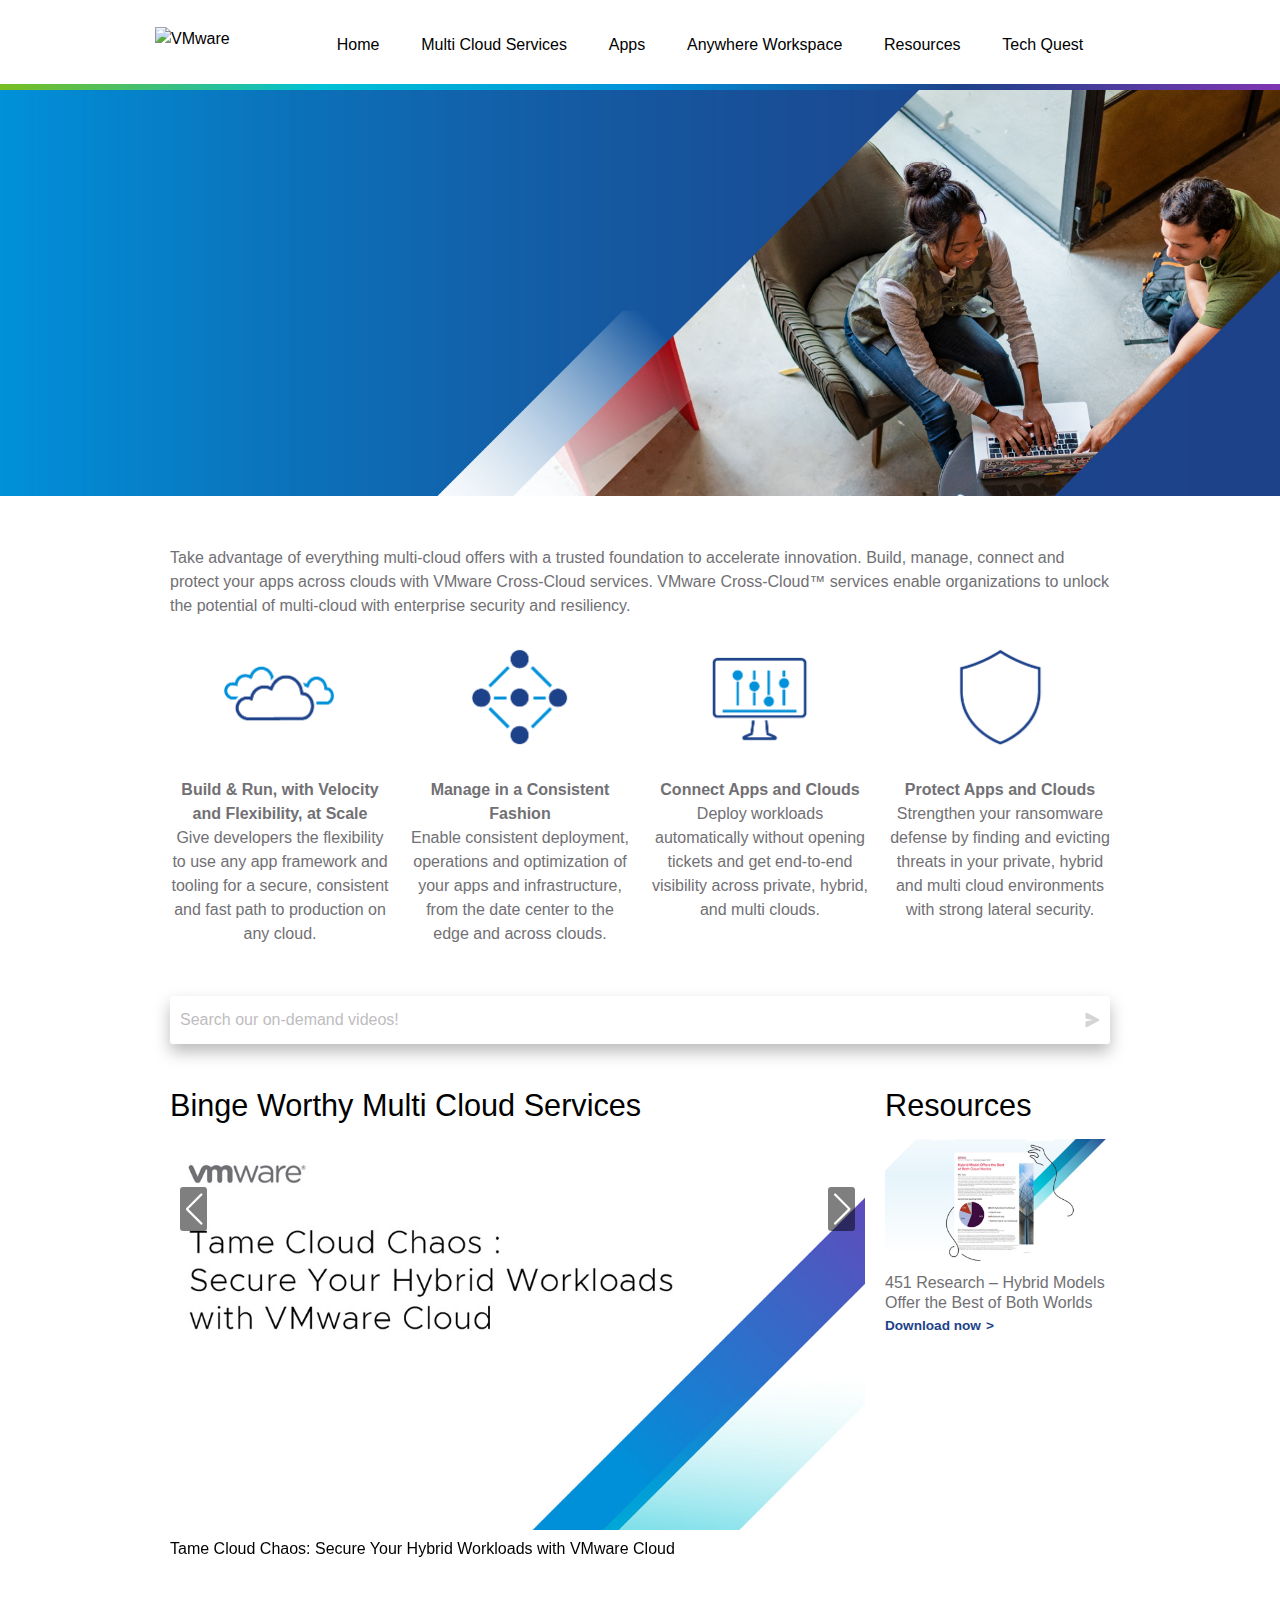
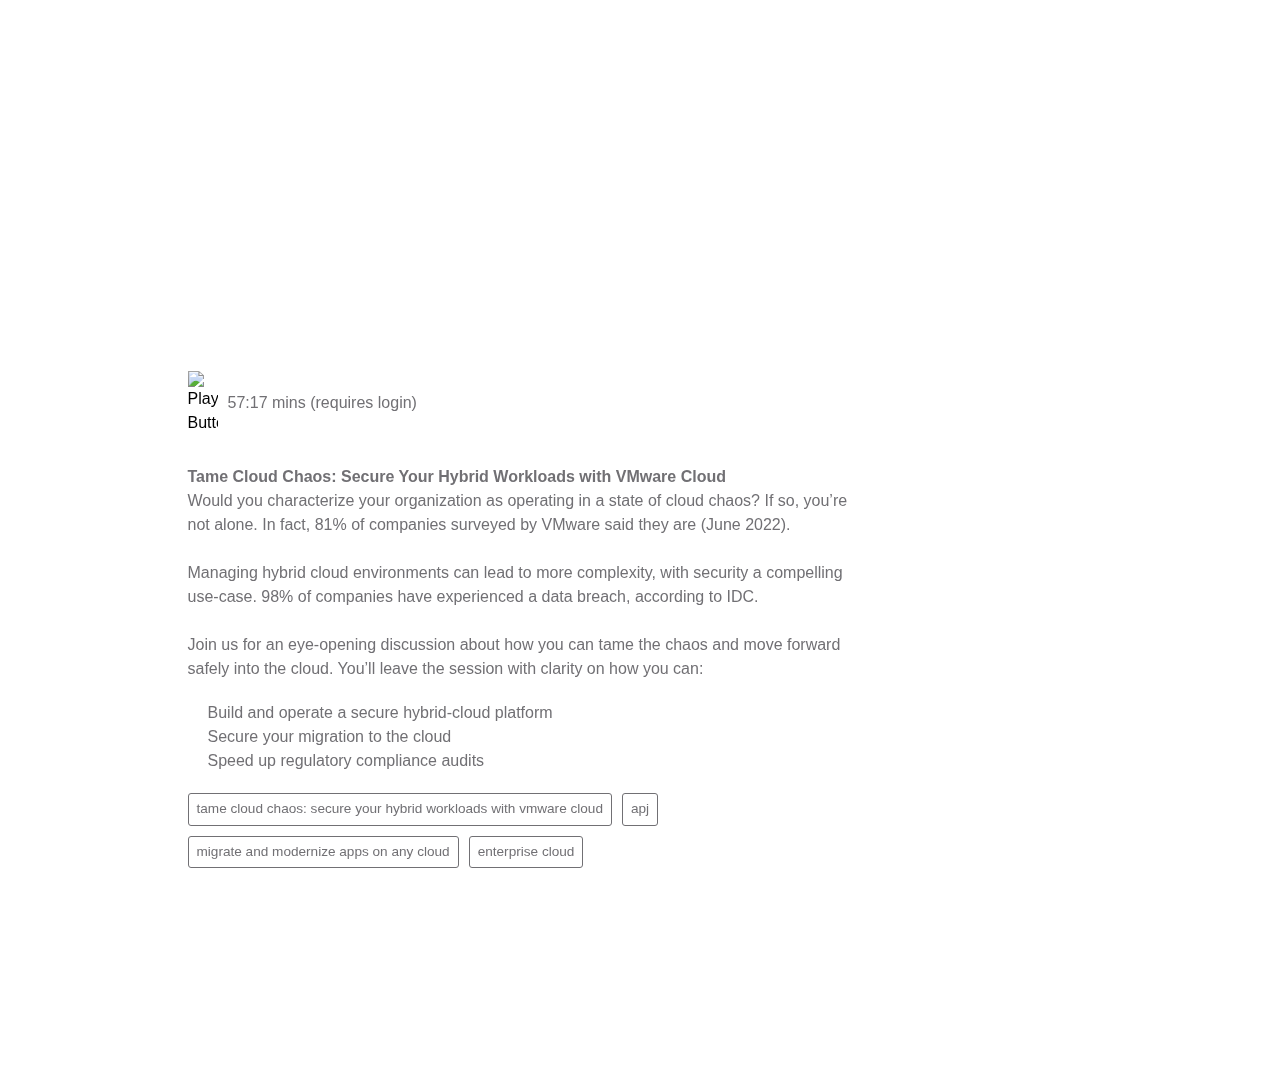
==== commit e40cb063: "Update on multi-cloud-services page" ====
--- a/multi-cloud-services.html
+++ b/multi-cloud-services.html
@@ -183,7 +183,7 @@
 							<div class="swiper video_swiper">
 							  <!-- Additional required wrapper -->
 							  <div class="swiper-wrapper video_swiper-container">
-							    
+
 							    <!-- Video Thumbnail 1 -->
 							    <div class="swiper-slide video flexbox">
 							    	<a href="#mcvideo1" class="video_link open-popup-link">
@@ -845,7 +845,6 @@
 											</div>
 										</div>
 							    </div>
-
 							  </div>
 							  <!-- If we need navigation buttons -->
 							  <div class="swiper-button-prev"></div>
@@ -856,10 +855,10 @@
 							<h3>Resources</h3>
 							<article class="new_resource">
 								<div class="new_resource-img">
-									<img src="images/1723233-vmwx22-networking-HERO.jpg" alt="Thumbnail">
+									<img src="images/451research.jpg" alt="Thumbnail">
 								</div>
-								<p>Some text here for description</p>
-								<a href="https://vmware.com" class="mini_button" target="_blank">Learn more</a>
+								<p>451 Research – Hybrid Models Offer the Best of Both Worlds</p>
+								<a href="https://www.vmware.com/learn/1956597_LP.html" class="mini_button" target="_blank">Download now</a>
 							</article>
 						</aside>
 					</article>
